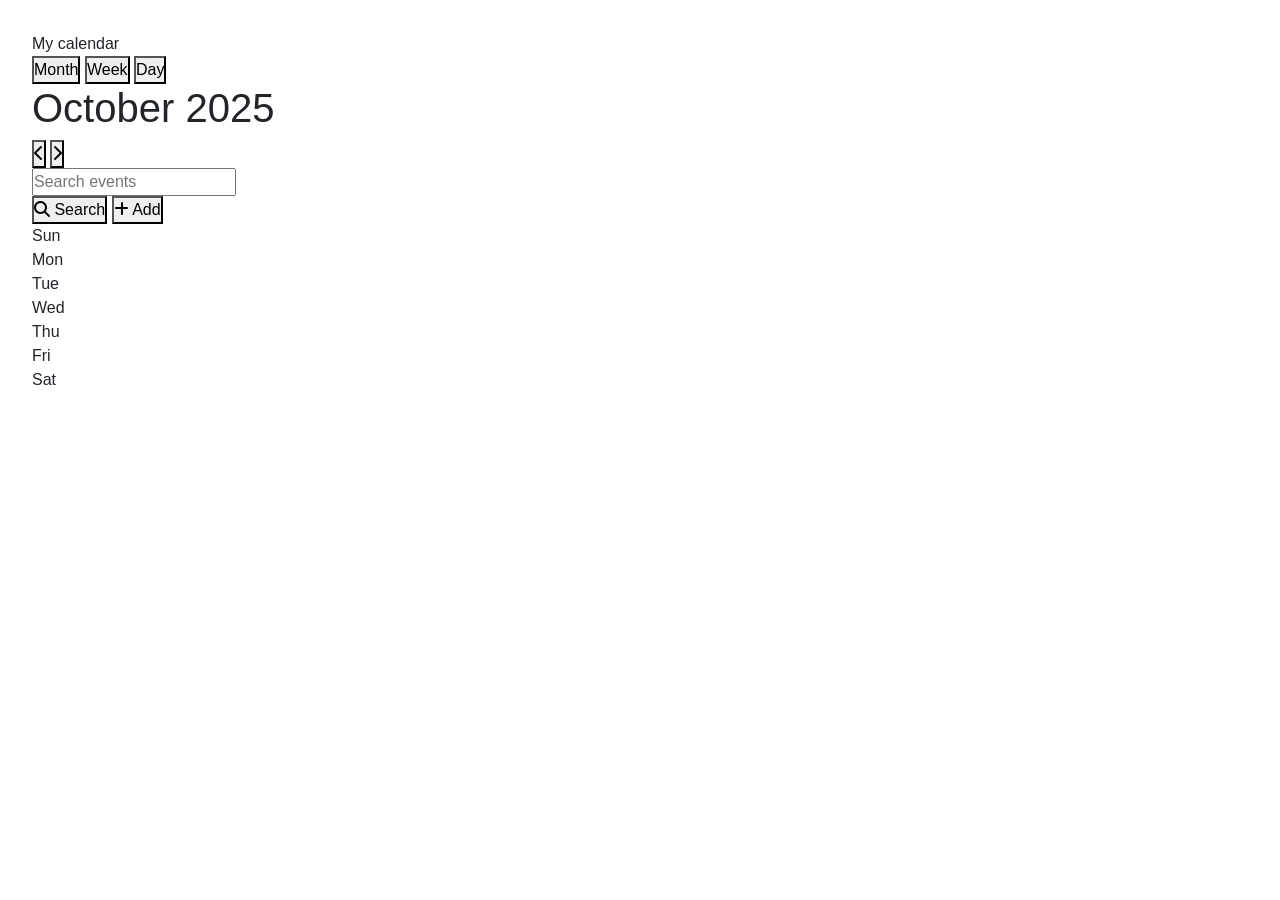
==== calendar.html @ 52ae2719 "add partie html" ====
<!DOCTYPE html>
<html lang="fr">
<head>
    <meta charset="UTF-8">
    <meta name="viewport" content="width=device-width, initial-scale=1.0">
    <title>Calendrier de Réservation - Le Gourmet</title>
    <link href="https://cdn.jsdelivr.net/npm/bootstrap@5.3.0/dist/css/bootstrap.min.css" rel="stylesheet">
    <link rel="stylesheet" href="https://cdnjs.cloudflare.com/ajax/libs/font-awesome/6.4.0/css/all.min.css">
    <link rel="stylesheet" href="calendar.css">
    <script src="calendar.js"></script>
</head>
<body>
    <div class="container-main">
        <div class="header-top">
            <div class="logo">My calendar</div>
            <div class="view-buttons">
                <button class="view-btn active" data-view="month">Month</button>
                <button class="view-btn" data-view="week">Week</button>
                <button class="view-btn" data-view="day">Day</button>
            </div>
        </div>

        <div class="main-section">
            <div class="top-controls">
                <div class="left-controls">
                    <h1 class="calendar-title" id="calendarTitle">October 2025</h1>
                    <div class="nav-buttons">
                        <button class="nav-btn" id="btnPrev"><i class="fas fa-chevron-left"></i></button>
                        <button class="nav-btn" id="btnNext"><i class="fas fa-chevron-right"></i></button>
                    </div>
                </div>

                <div class="right-controls">
                    <div class="search-container">
                        <input type="text" class="search-input" id="searchInput" placeholder="Search events">
                    </div>
                    <button class="btn-search" id="btnSearch"><i class="fas fa-search"></i> Search</button>
                    <button class="btn-add" id="btnAdd"><i class="fas fa-plus"></i> Add</button>
                </div>
            </div>
            <div class="calendar-month" id="monthView">
                <div class="day-header-cell">Sun</div>
                <div class="day-header-cell">Mon</div>
                <div class="day-header-cell">Tue</div>
                <div class="day-header-cell">Wed</div>
                <div class="day-header-cell">Thu</div>
                <div class="day-header-cell">Fri</div>
                <div class="day-header-cell">Sat</div>
                <div class="day-cell"><div class="day-number"></div></div>
                <div class="day-cell"><div class="day-number"></div></div>
                <div class="day-cell"><div class="day-number"></div></div>
                <div class="day-cell"><div class="day-number"></div></div>
                <div class="day-cell"><div class="day-number"></div></div>
                <div class="day-cell"><div class="day-number"></div></div>
                <div class="day-cell"><div class="day-number"></div></div>
                
                <div class="day-cell"><div class="day-number"></div></div>
                <div class="day-cell"><div class="day-number"></div></div>
                <div class="day-cell"><div class="day-number"></div></div>
                <div class="day-cell"><div class="day-number"></div></div>
                <div class="day-cell"><div class="day-number"></div></div>
                <div class="day-cell"><div class="day-number"></div></div>
                <div class="day-cell"><div class="day-number"></div></div>
                
                <div class="day-cell"><div class="day-number"></div></div>
                <div class="day-cell"><div class="day-number"></div></div>
                <div class="day-cell"><div class="day-number"></div></div>
                <div class="day-cell"><div class="day-number"></div></div>
                <div class="day-cell"><div class="day-number"></div></div>
                <div class="day-cell"><div class="day-number"></div></div>
                <div class="day-cell"><div class="day-number"></div></div>
                
                <div class="day-cell"><div class="day-number"></div></div>
                <div class="day-cell"><div class="day-number"></div></div>
                <div class="day-cell"><div class="day-number"></div></div>
                <div class="day-cell"><div class="day-number"></div></div>
                <div class="day-cell"><div class="day-number"></div></div>
                <div class="day-cell"><div class="day-number"></div></div>
                <div class="day-cell"><div class="day-number"></div></div>
                
                <div class="day-cell"><div class="day-number"></div></div>
                <div class="day-cell"><div class="day-number"></div></div>
                <div class="day-cell"><div class="day-number"></div></div>
                <div class="day-cell"><div class="day-number"></div></div>
                <div class="day-cell"><div class="day-number"></div></div>
                <div class="day-cell"><div class="day-number"></div></div>
                <div class="day-cell"><div class="day-number"></div></div>
            </div>
            <div class="calendar-week hidden" id="weekView">
                <div class="time-header"></div>
            </div>
            <div class="calendar-day hidden" id="dayView">
            </div>
        </div>
    </div>
    <div class="modal fade" id="reservationModal" tabindex="-1" aria-labelledby="reservationModalLabel" aria-hidden="true">
        <div class="modal-dialog">
            <div class="modal-content">
                <div class="modal-header">
                    <h5 class="modal-title" id="reservationModalLabel">Ajouter une reservation</h5>
                    <button type="button" class="btn-close" data-bs-dismiss="modal" aria-label="Fermer"></button>
                </div>
                <div class="modal-body">
                    <form id="reservationForm">
                        <input type="hidden" id="reservationId">
                        <input type="hidden" id="reservationDate">
                        
                        <div class="mb-3">
                            <label for="clientName" class="form-label">Nom du client <span class="text-danger">*</span></label>
                            <input type="text" class="form-control" id="clientName" required>
                        </div>
                        
                        <div class="row">
                            <div class="col-md-6 mb-3">
                                <label for="startTime" class="form-label">Heure de debut <span class="text-danger">*</span></label>
                                <input type="time" class="form-control" id="startTime" required>
                            </div>
                            <div class="col-md-6 mb-3">
                                <label for="endTime" class="form-label">Heure de fin <span class="text-danger">*</span></label>
                                <input type="time" class="form-control" id="endTime" required>
                            </div>
                        </div>
                        
                        <div class="mb-3">
                            <label for="numberOfPeople" class="form-label">Nombre de personnes <span class="text-danger">*</span></label>
                            <input type="number" class="form-control" id="numberOfPeople" min="1" required>
                        </div>
                        
                        <div class="mb-3">
                            <label for="reservationType" class="form-label">Type de reservation <span class="text-danger">*</span></label>
                            <select class="form-select" id="reservationType" required>
                                <option value="">Selectionner un type</option>
                                <option value="standard">Standard</option>
                                <option value="vip">VIP</option>
                                <option value="anniversaire">Anniversaire</option>
                                <option value="groupe">Groupe</option>
                            </select>
                        </div>
                    </form>
                </div>
                <div class="modal-footer">
                    <button type="button" class="btn btn-danger" id="deleteBtn" style="display: none;">
                        <i class="fas fa-trash"></i> Supprimer
                    </button>
                    <button type="button" class="btn btn-secondary" data-bs-dismiss="modal">Annuler</button>
                    <button type="button" class="btn btn-primary" id="saveReservation">
                        <i class="fas fa-save"></i> Enregistrer
                    </button>
                </div>
            </div>
        </div>
    </div>

    <script src="https://cdn.jsdelivr.net/npm/bootstrap@5.3.0/dist/js/bootstrap.bundle.min.js"></script>
    
</body>
</html>
---- calendar.css ----
* {
    margin: 0;
    padding: 0;
    box-sizing: border-box;
}
body {
    background-image: url('/version3/images/background.png');
    background-size: cover;       
    background-position: center;   
    background-repeat: no-repeat;
    font-family: Arial, sans-serif;
    min-height: 100vh;
    padding: 2rem;
}
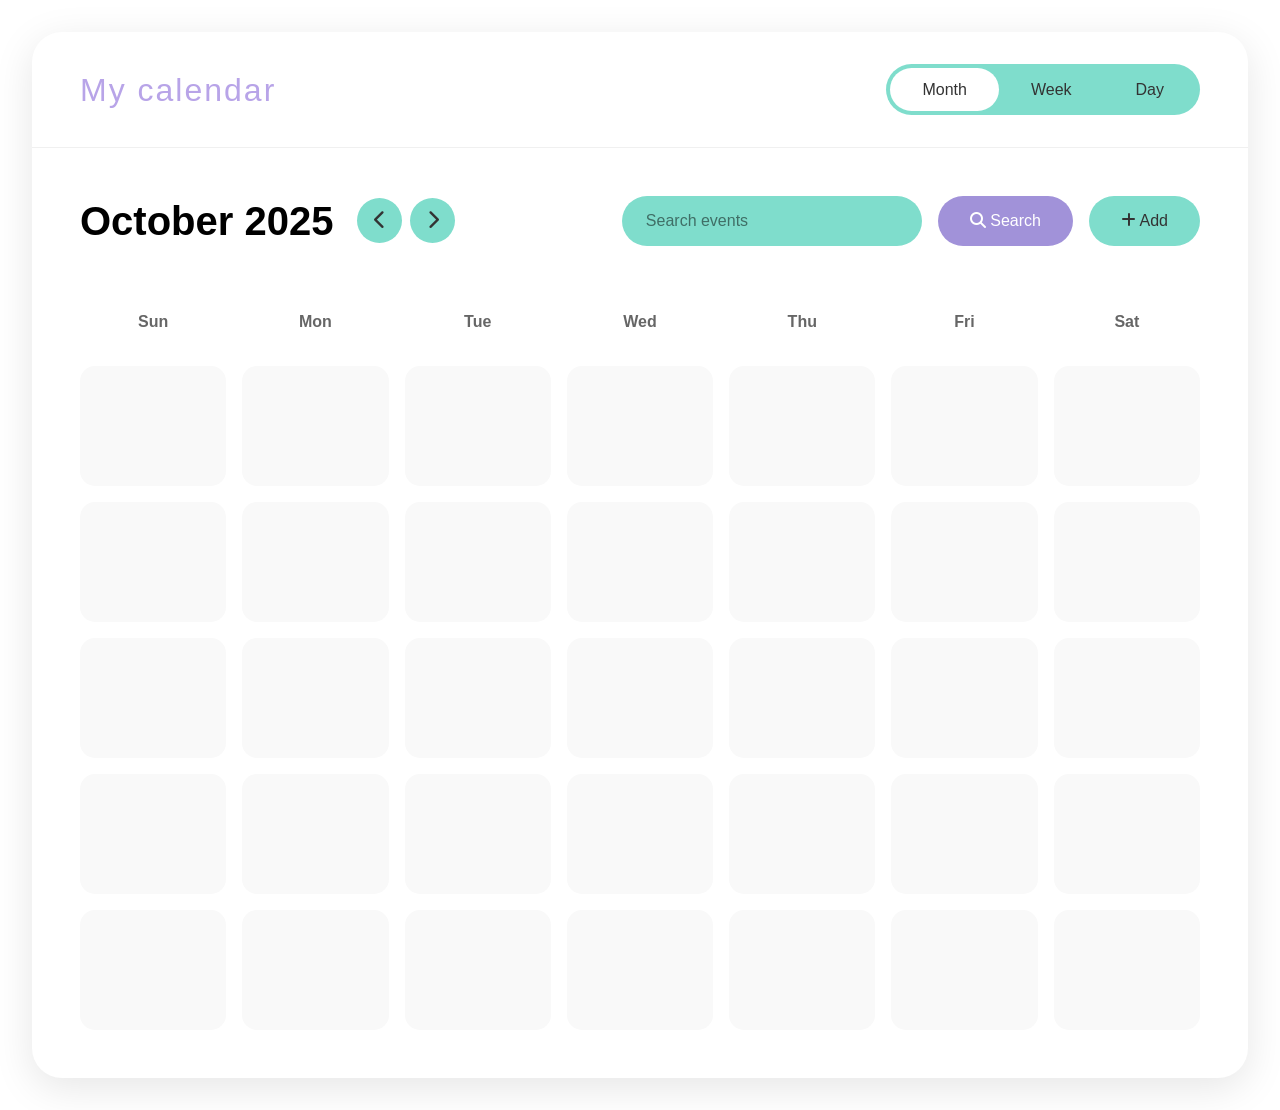
==== commit e5e488a9: "new version" ====
--- a/calendar.html
+++ b/calendar.html
@@ -29,7 +29,6 @@
                         <button class="nav-btn" id="btnNext"><i class="fas fa-chevron-right"></i></button>
                     </div>
                 </div>
-
                 <div class="right-controls">
                     <div class="search-container">
                         <input type="text" class="search-input" id="searchInput" placeholder="Search events">
--- a/calendar.css
+++ b/calendar.css
@@ -11,4 +11,361 @@
     font-family: Arial, sans-serif;
     min-height: 100vh;
     padding: 2rem;
-}+}
+
+.container-main {
+    max-width: 1400px;
+    margin: 0 auto;
+    background: white;
+    border-radius: 30px;
+    box-shadow: 0 10px 40px rgba(0, 0, 0, 0.1);
+    overflow: hidden;
+}
+
+.header-top {
+    display: flex;
+    justify-content: space-between;
+    align-items: center;
+    padding: 2rem 3rem;
+    border-bottom: 1px solid #f0f0f0;
+}
+
+.logo {
+    font-size: 2rem;
+    font-weight: 300;
+    color: #b8a4e8;
+    letter-spacing: 2px;
+}
+
+.view-buttons {
+    display: flex;
+    background-color: #7fddcc;
+    border-radius: 50px;
+    overflow: hidden;
+    padding: 4px;
+}
+
+.view-btn {
+    background-color: transparent;
+    color: #333;
+    border: none;
+    padding: 0.6rem 2rem;
+    cursor: pointer;
+    transition: all 0.3s;
+    border-radius: 50px;
+    font-weight: 500;
+}
+
+.view-btn.active {
+    background-color: white;
+    color: #333;
+}
+
+
+
+
+.main-section {
+    padding: 3rem;
+}
+
+.top-controls {
+    display: flex;
+    justify-content: space-between;
+    align-items: center;
+    margin-bottom: 3rem;
+}
+
+.left-controls {
+    display: flex;
+    align-items: center;
+    gap: 1.5rem;
+}
+
+.calendar-title {
+    font-size: 2.5rem;
+    font-weight: bold;
+    color: #000;
+    margin: 0;
+}
+
+.nav-buttons {
+    display: flex;
+    gap: 0.5rem;
+}
+
+.nav-btn {
+    background-color: #7fddcc;
+    color: #333;
+    border: none;
+    width: 45px;
+    height: 45px;
+    border-radius: 50%;
+    cursor: pointer;
+    transition: all 0.3s;
+    display: flex;
+    align-items: center;
+    justify-content: center;
+    font-size: 1.2rem;
+}
+.nav-btn:hover {
+    background-color: #6ccfbd;
+}
+.right-controls {
+    display: flex;
+    gap: 1rem;
+    align-items: center;
+}
+.search-container {
+            position: relative;
+}
+.search-input {
+    padding: 0.8rem 1.5rem;
+    border: none;
+    border-radius: 50px;
+    background-color: #7fddcc;
+    width: 300px;
+    font-size: 1rem;
+    outline: none;
+    color: #333;
+}
+
+.search-input::placeholder {
+    color: rgba(0, 0, 0, 0.5);
+}
+.btn-search {
+    background-color: #a192d9;
+    color: white;
+    border: none;
+    padding: 0.8rem 2rem;
+    border-radius: 50px;
+    cursor: pointer;
+    font-weight: 500;
+    transition: all 0.3s;
+}
+.btn-search:hover {
+    background-color: #8f7fc9;
+}
+
+.btn-add {
+    background-color: #7fddcc;
+    color: #333;
+    border: none;
+    padding: 0.8rem 2rem;
+    border-radius: 50px;
+    cursor: pointer;
+    font-weight: 500;
+    transition: all 0.3s;
+}
+.btn-add:hover {
+    background-color: #6ccfbd;
+}
+
+.calendar-month {
+    display: grid;
+    grid-template-columns: repeat(7, 1fr);
+    gap: 1rem;}
+
+.calendar-month.hidden {
+    display: none;
+}
+.day-header-cell {
+    text-align: center;
+    font-weight: 600;
+    color: #666;
+    padding: 1rem;
+    font-size: 1rem;
+}
+.day-cell {
+    min-height: 120px;
+    padding: 1rem;
+    border-radius: 15px;
+    background: #f9f9f9;
+    cursor: pointer;
+    transition: all 0.3s;
+    border: 2px solid transparent;
+}
+
+.day-cell:hover:not(.other-month):not(.weekend) {
+    background-color: #e8f5f3;
+    border-color: #7fddcc;
+    transform: translateY(-2px);
+}
+
+.day-cell.other-month {
+    background-color: transparent;
+    color: #ccc;
+    cursor: default;
+}
+
+.day-cell.weekend {
+    background-color: #e0e0e0;
+    cursor: not-allowed;
+    pointer-events: none;
+    opacity: 0.5;
+}
+
+.day-cell.today {
+    background-color: #fff9e6;
+    border-color: #ffd700;
+}
+.day-number {
+    font-size: 1.2rem;
+    font-weight: 600;
+    color: #333;
+    margin-bottom: 0.5rem;
+}
+
+.day-cell.other-month .day-number {
+    color: #ccc;
+}
+.calendar-week {
+    display: grid;
+    grid-template-columns: 100px repeat(7, 1fr);
+    gap: 1px;
+    background: #e0e0e0;
+    overflow-x: auto;
+}
+.calendar-week.hidden {
+    display: none;
+}
+.time-header {
+    background-color: white;
+}
+.week-day-header {
+    background-color: #f9f9f9;
+    padding: 1.5rem;
+    text-align: center;
+    font-weight: 600;
+    color: #333;
+}
+.week-day-header.today-header {
+    background-color: #fff9e6;
+}
+        .time-slot {
+            padding: 1rem;
+            background-color: white;
+            font-size: 0.9rem;
+            text-align: right;
+            color: #666;
+            display: flex;
+            align-items: center;
+            justify-content: flex-end;
+        }
+        .week-cell {
+            min-height: 70px;
+            background: white;
+            cursor: pointer;
+            transition: background-color 0.2s;
+            position: relative;
+        }
+        .week-cell:hover:not(.weekend-cell) {
+            background-color: #e8f5f3;
+        }
+        .week-cell.today-cell {
+            background-color: #fffef0;
+        }
+        .week-cell.weekend-cell {
+            background-color: #f0f0f0;
+            cursor: not-allowed;
+            pointer-events: none;
+            opacity: 0.5;
+        }
+        .calendar-day {
+            display: grid;
+            grid-template-columns: 100px 1fr;
+            gap: 1px;
+            background: #e0e0e0;
+        }
+
+        .calendar-day.hidden {
+            display: none;
+        }
+
+        .day-time-slot {
+            padding: 1.5rem;
+            background-color: white;
+            text-align: right;
+            color: #666;
+            display: flex;
+            align-items: center;
+            justify-content: flex-end;
+        }
+
+        .day-content-cell {
+            min-height: 80px;
+            background-color: #fffef0;
+            cursor: pointer;
+            transition: background-color 0.2s;
+            position: relative;
+        }
+
+        .day-content-cell:hover {
+            background-color: #fff9e6;
+        }
+        .reservation-event {
+            padding: 0.5rem;
+            margin: 0.3rem;
+            border-radius: 8px;
+            font-size: 0.8rem;
+            cursor: pointer;
+            overflow: hidden;
+            text-overflow: ellipsis;
+            white-space: nowrap;
+            font-weight: 500;
+        }
+
+        .reservation-standard {
+            background-color: #b3ffb5;
+            color: white;
+        }
+
+        .reservation-vip {
+            background-color: #f44336;
+            color: white;
+        }
+
+        .reservation-anniversaire {
+            background-color: #ffb3b3;
+            color: white;
+        }
+
+        .reservation-groupe {
+            background-color: #9fd4ff;
+            color: white;
+        }
+
+        
+@media (max-width: 1200px) {
+    .top-controls {
+        flex-direction: column;
+        gap: 2rem;
+    }
+    .right-controls {
+        flex-wrap: wrap;
+    }
+}
+@media (max-width: 768px) {
+    body {
+        padding: 1rem;
+    }
+    .header-top {
+        flex-direction: column;
+        gap: 1rem;
+    }
+    .main-section {
+        padding: 1.5rem;
+    }
+    .calendar-title {
+        font-size: 1.8rem;
+    }
+    .calendar-month {
+        gap: 0.5rem;
+    }
+    .day-cell {
+        min-height: 80px;
+        padding: 0.5rem;
+    }
+    .search-input {
+        width: 200px;
+    }
+}
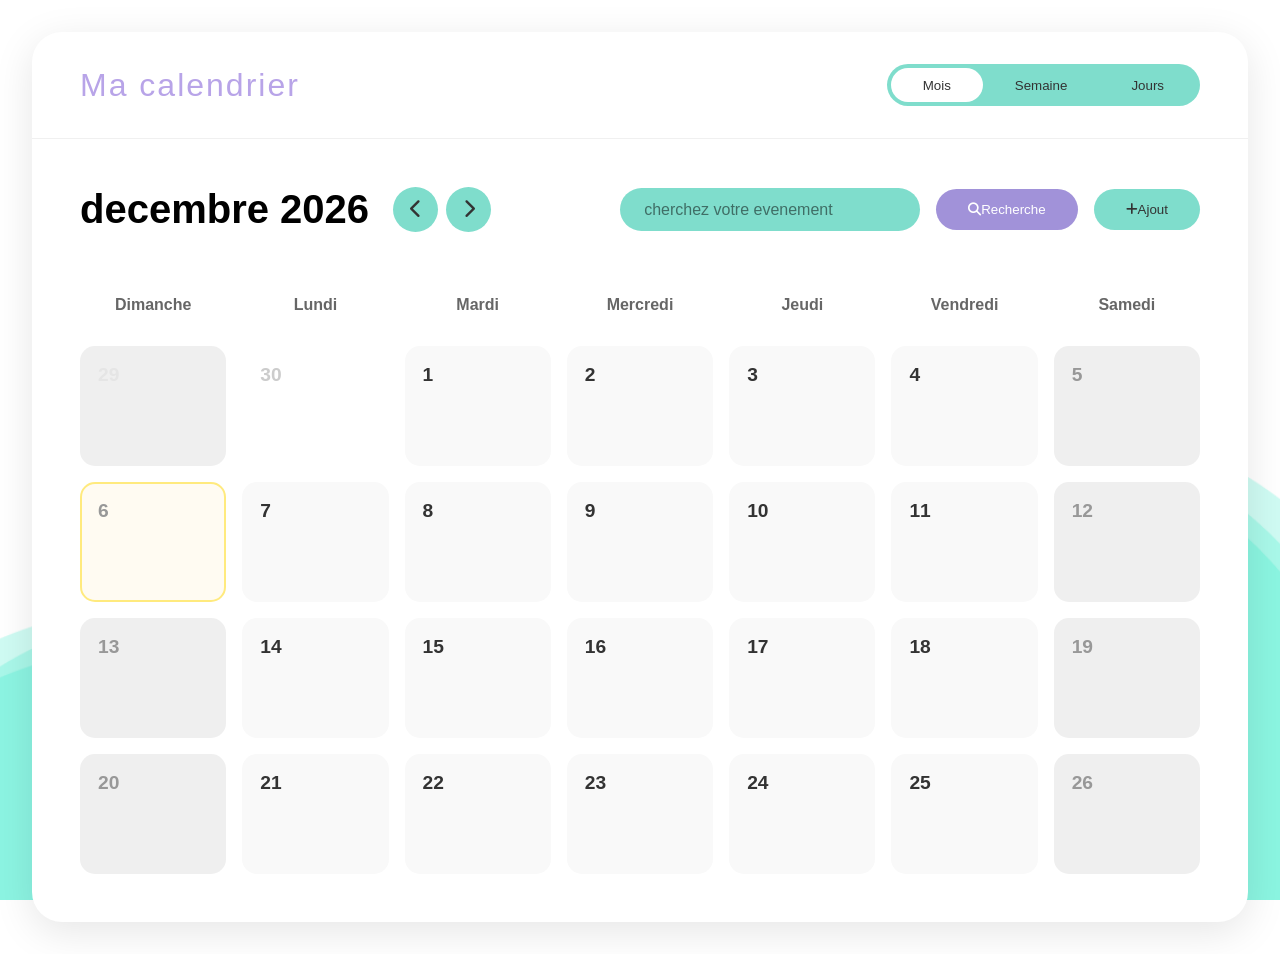
==== commit d2fe6096: "preciser les events" ====
--- a/calendar.html
+++ b/calendar.html
@@ -1,156 +1,169 @@
 <!DOCTYPE html>
-<html lang="fr">
+<html lang="en">
+
 <head>
     <meta charset="UTF-8">
     <meta name="viewport" content="width=device-width, initial-scale=1.0">
-    <title>Calendrier de Réservation - Le Gourmet</title>
-    <link href="https://cdn.jsdelivr.net/npm/bootstrap@5.3.0/dist/css/bootstrap.min.css" rel="stylesheet">
+    <meta name="desciprtion" content="Organisation de calendrier avec des proprs reservations">
+    <title> Calendrier </title>
     <link rel="stylesheet" href="https://cdnjs.cloudflare.com/ajax/libs/font-awesome/6.4.0/css/all.min.css">
     <link rel="stylesheet" href="calendar.css">
     <script src="calendar.js"></script>
 </head>
+
 <body>
-    <div class="container-main">
-        <div class="header-top">
-            <div class="logo">My calendar</div>
-            <div class="view-buttons">
-                <button class="view-btn active" data-view="month">Month</button>
-                <button class="view-btn" data-view="week">Week</button>
-                <button class="view-btn" data-view="day">Day</button>
+    <div class="myCalendar">
+        <header class="header">
+            <h1 class="logo">Ma calendrier</h1>
+            <div class="btns">
+                <button class="btn active" data-view="month">Mois</button>
+                <button class="btn" data-view="week">Semaine</button>
+                <button class="btn" data-view="day">Jours</button>
             </div>
-        </div>
+        </header>
 
-        <div class="main-section">
-            <div class="top-controls">
-                <div class="left-controls">
-                    <h1 class="calendar-title" id="calendarTitle">October 2025</h1>
-                    <div class="nav-buttons">
-                        <button class="nav-btn" id="btnPrev"><i class="fas fa-chevron-left"></i></button>
-                        <button class="nav-btn" id="btnNext"><i class="fas fa-chevron-right"></i></button>
-                    </div>
+        <section class="infos">
+            <div class="left">
+                <h1 id="date">October 2025</h1>
+                <div class="navigation">
+                    <button class="nav" id="precedente"><i class="fas fa-chevron-left"></i></button>
+                    <button class="nav" id="suivante"><i class="fas fa-chevron-right"></i></button>
                 </div>
-                <div class="right-controls">
-                    <div class="search-container">
-                        <input type="text" class="search-input" id="searchInput" placeholder="Search events">
-                    </div>
-                    <button class="btn-search" id="btnSearch"><i class="fas fa-search"></i> Search</button>
-                    <button class="btn-add" id="btnAdd"><i class="fas fa-plus"></i> Add</button>
+            
+            </div>
+            <div class="right">
+                <input type="text" id="search" placeholder="cherchez votre evenement">
+                <button id="recherche"><i class="fas fa-search"></i>Recherche</button>
+                <button id="ajout"><i class="fas fa-plus"></i>Ajout</button>
+            </div>
+        </section>
+
+        <section class="mois">
+            <div class="title">
+                <div class="jrs">Dimanche</div>
+                <div class="jrs">Lundi</div>
+                <div class="jrs">Mardi</div>
+                <div class="jrs">Mercredi</div>
+                <div class="jrs">Jeudi</div>
+                <div class="jrs">Vendredi</div>
+                <div class="jrs">Samedi</div>
+                
+            </div>
+
+            <div class="jours">
+                <div class="jour"><div class="nb-Jour"></div></div>
+                <div class="jour">
+                    <div class="nb-Jour"></div>
+                </div>
+                <div class="jour">
+                    <div class="nb-Jour"></div>
+                </div>
+                <div class="jour"><div class="nb-Jour"></div></div>
+                <div class="jour"><div class="nb-Jour"></div></div>
+                <div class="jour">
+                    <div class="nb-Jour" class="day inactive"></div>
+                </div>
+                <div class="jour">
+                    <div class="nb-Jour" class="day inactive"></div>
+                </div>
+
+                <div class="jour">
+                    <div class="nb-Jour"></div>
+                </div>
+                <div class="jour">
+                    <div class="nb-Jour"></div>
+                </div>
+                <div class="jour">
+                    <div class="nb-Jour"></div>
+                </div>
+                <div class="jour"><div class="nb-Jour"></div></div>
+                <div class="jour">
+                    <div class="nb-Jour"></div>
+                </div>
+                <div class="jour">
+                    <div class="nb-Jour" class="day inactive"></div>
+                </div>
+                <div class="jour">
+                    <div class="nb-Jour" class="day inactive"></div>
+                </div>
+
+                <div class="jour">
+                    <div class="nb-Jour"></div>
+                </div>
+                <div class="jour">
+                    <div class="nb-Jour"></div>
+                </div>
+                <div class="jour">
+                    <div class="nb-Jour"></div>
+                </div>
+                <div class="jour">
+                    <div class="nb-Jour"></div>
+                </div>
+                <div class="jour">
+                    <div class="nb-Jour"></div>
+                </div>
+                <div class="jour">
+                    <div class="nb-Jour" class="day inactive"></div>
+                </div>
+                <div class="jour">
+                    <div class="nb-Jour" class="day inactive"></div>
+                </div>
+
+                <div class="jour">
+                    <div class="nb-Jour"></div>
+                </div>
+                <div class="jour">
+                    <div class="nb-Jour"></div>
+                </div>
+                <div class="jour">
+                    <div class="nb-Jour"></div>
+                </div>
+                <div class="jour">
+                    <div class="nb-Jour"></div>
+                </div>
+                <div class="jour">
+                    <div class="nb-Jour"></div>
+                </div>
+                <div class="jour">
+                    <div class="nb-Jour" class="day inactive"></div>
+                </div>
+                <div class="jour">
+                    <div class="nb-Jour" class="day inactive"></div>
                 </div>
             </div>
-            <div class="calendar-month" id="monthView">
-                <div class="day-header-cell">Sun</div>
-                <div class="day-header-cell">Mon</div>
-                <div class="day-header-cell">Tue</div>
-                <div class="day-header-cell">Wed</div>
-                <div class="day-header-cell">Thu</div>
-                <div class="day-header-cell">Fri</div>
-                <div class="day-header-cell">Sat</div>
-                <div class="day-cell"><div class="day-number"></div></div>
-                <div class="day-cell"><div class="day-number"></div></div>
-                <div class="day-cell"><div class="day-number"></div></div>
-                <div class="day-cell"><div class="day-number"></div></div>
-                <div class="day-cell"><div class="day-number"></div></div>
-                <div class="day-cell"><div class="day-number"></div></div>
-                <div class="day-cell"><div class="day-number"></div></div>
-                
-                <div class="day-cell"><div class="day-number"></div></div>
-                <div class="day-cell"><div class="day-number"></div></div>
-                <div class="day-cell"><div class="day-number"></div></div>
-                <div class="day-cell"><div class="day-number"></div></div>
-                <div class="day-cell"><div class="day-number"></div></div>
-                <div class="day-cell"><div class="day-number"></div></div>
-                <div class="day-cell"><div class="day-number"></div></div>
-                
-                <div class="day-cell"><div class="day-number"></div></div>
-                <div class="day-cell"><div class="day-number"></div></div>
-                <div class="day-cell"><div class="day-number"></div></div>
-                <div class="day-cell"><div class="day-number"></div></div>
-                <div class="day-cell"><div class="day-number"></div></div>
-                <div class="day-cell"><div class="day-number"></div></div>
-                <div class="day-cell"><div class="day-number"></div></div>
-                
-                <div class="day-cell"><div class="day-number"></div></div>
-                <div class="day-cell"><div class="day-number"></div></div>
-                <div class="day-cell"><div class="day-number"></div></div>
-                <div class="day-cell"><div class="day-number"></div></div>
-                <div class="day-cell"><div class="day-number"></div></div>
-                <div class="day-cell"><div class="day-number"></div></div>
-                <div class="day-cell"><div class="day-number"></div></div>
-                
-                <div class="day-cell"><div class="day-number"></div></div>
-                <div class="day-cell"><div class="day-number"></div></div>
-                <div class="day-cell"><div class="day-number"></div></div>
-                <div class="day-cell"><div class="day-number"></div></div>
-                <div class="day-cell"><div class="day-number"></div></div>
-                <div class="day-cell"><div class="day-number"></div></div>
-                <div class="day-cell"><div class="day-number"></div></div>
+        </section>
+    </div>
+    <div class="overlay" id="overlay"></div> 
+    <section id="modal">
+        <h4>Veuillez ajouter une reservation</h4>
+        <form action="" method="post" id="reservationForm">
+            
+            <input type="hidden" id="reservationId">
+            <input type="hidden" id="reservationDate">
+            
+            <label for="Name">Le nom </label>
+            <input type="text" id="Name" required>
+            <div>
+                <label for="Heur-D">Heure de debut</label>
+                <input type="time" id="HeurD" required>
+                <label for="Heur-F">Heure de fin</label>
+                <input type="time" id="HeurF" required>
             </div>
-            <div class="calendar-week hidden" id="weekView">
-                <div class="time-header"></div>
-            </div>
-            <div class="calendar-day hidden" id="dayView">
-            </div>
+            <label for="nb">Nombre de personnes</label>
+            <input type="number" id="nb" min="1" required>
+            <label class="select">Type de reservation</label>
+            <select id="select" required>
+                <option value="">Veuillez selectionner un type</option>
+                <option value="standard">Sur place</option>
+                <option value="anniversaire">Anniversaire</option>
+                <option value="vip">VIP</option>
+            </select>
+        </form>
+        <div class="crud">
+            <button id="add">Enregistrer</button>
+            <button id="deleteBtn" style="display: none;">Supprimer</button>
+            <button class="annuler">Annuler</button>
         </div>
-    </div>
-    <div class="modal fade" id="reservationModal" tabindex="-1" aria-labelledby="reservationModalLabel" aria-hidden="true">
-        <div class="modal-dialog">
-            <div class="modal-content">
-                <div class="modal-header">
-                    <h5 class="modal-title" id="reservationModalLabel">Ajouter une reservation</h5>
-                    <button type="button" class="btn-close" data-bs-dismiss="modal" aria-label="Fermer"></button>
-                </div>
-                <div class="modal-body">
-                    <form id="reservationForm">
-                        <input type="hidden" id="reservationId">
-                        <input type="hidden" id="reservationDate">
-                        
-                        <div class="mb-3">
-                            <label for="clientName" class="form-label">Nom du client <span class="text-danger">*</span></label>
-                            <input type="text" class="form-control" id="clientName" required>
-                        </div>
-                        
-                        <div class="row">
-                            <div class="col-md-6 mb-3">
-                                <label for="startTime" class="form-label">Heure de debut <span class="text-danger">*</span></label>
-                                <input type="time" class="form-control" id="startTime" required>
-                            </div>
-                            <div class="col-md-6 mb-3">
-                                <label for="endTime" class="form-label">Heure de fin <span class="text-danger">*</span></label>
-                                <input type="time" class="form-control" id="endTime" required>
-                            </div>
-                        </div>
-                        
-                        <div class="mb-3">
-                            <label for="numberOfPeople" class="form-label">Nombre de personnes <span class="text-danger">*</span></label>
-                            <input type="number" class="form-control" id="numberOfPeople" min="1" required>
-                        </div>
-                        
-                        <div class="mb-3">
-                            <label for="reservationType" class="form-label">Type de reservation <span class="text-danger">*</span></label>
-                            <select class="form-select" id="reservationType" required>
-                                <option value="">Selectionner un type</option>
-                                <option value="standard">Standard</option>
-                                <option value="vip">VIP</option>
-                                <option value="anniversaire">Anniversaire</option>
-                                <option value="groupe">Groupe</option>
-                            </select>
-                        </div>
-                    </form>
-                </div>
-                <div class="modal-footer">
-                    <button type="button" class="btn btn-danger" id="deleteBtn" style="display: none;">
-                        <i class="fas fa-trash"></i> Supprimer
-                    </button>
-                    <button type="button" class="btn btn-secondary" data-bs-dismiss="modal">Annuler</button>
-                    <button type="button" class="btn btn-primary" id="saveReservation">
-                        <i class="fas fa-save"></i> Enregistrer
-                    </button>
-                </div>
-            </div>
-        </div>
-    </div>
-
-    <script src="https://cdn.jsdelivr.net/npm/bootstrap@5.3.0/dist/js/bootstrap.bundle.min.js"></script>
-    
+    </section>
 </body>
 </html>
--- a/calendar.css
+++ b/calendar.css
@@ -4,16 +4,17 @@
     box-sizing: border-box;
 }
 body {
-    background-image: url('/version3/images/background.png');
-    background-size: cover;       
-    background-position: center;   
+    background-image: url("/images/background.png");
+    background-size: cover;
     background-repeat: no-repeat;
+    background-position: center;
+    background-attachment: fixed;
     font-family: Arial, sans-serif;
     min-height: 100vh;
+    margin: 0;
     padding: 2rem;
 }
-
-.container-main {
+.myCalendar {
     max-width: 1400px;
     margin: 0 auto;
     background: white;
@@ -21,8 +22,7 @@
     box-shadow: 0 10px 40px rgba(0, 0, 0, 0.1);
     overflow: hidden;
 }
-
-.header-top {
+.header {
     display: flex;
     justify-content: space-between;
     align-items: center;
@@ -37,7 +37,7 @@
     letter-spacing: 2px;
 }
 
-.view-buttons {
+.btns {
     display: flex;
     background-color: #7fddcc;
     border-radius: 50px;
@@ -45,7 +45,7 @@
     padding: 4px;
 }
 
-.view-btn {
+.btn {
     background-color: transparent;
     color: #333;
     border: none;
@@ -56,44 +56,36 @@
     font-weight: 500;
 }
 
-.view-btn.active {
+.btn.active {
     background-color: white;
     color: #333;
 }
-
-
-
-
-.main-section {
+.infos {
     padding: 3rem;
-}
-
-.top-controls {
     display: flex;
     justify-content: space-between;
     align-items: center;
-    margin-bottom: 3rem;
-}
-
-.left-controls {
+}
+
+.left {
     display: flex;
     align-items: center;
     gap: 1.5rem;
 }
 
-.calendar-title {
+#date {
     font-size: 2.5rem;
     font-weight: bold;
     color: #000;
     margin: 0;
 }
 
-.nav-buttons {
+.navigation {
     display: flex;
     gap: 0.5rem;
 }
 
-.nav-btn {
+.nav {
     background-color: #7fddcc;
     color: #333;
     border: none;
@@ -107,18 +99,18 @@
     justify-content: center;
     font-size: 1.2rem;
 }
-.nav-btn:hover {
+
+.nav:hover {
     background-color: #6ccfbd;
 }
-.right-controls {
+
+.right {
     display: flex;
     gap: 1rem;
     align-items: center;
 }
-.search-container {
-            position: relative;
-}
-.search-input {
+
+#search {
     padding: 0.8rem 1.5rem;
     border: none;
     border-radius: 50px;
@@ -129,10 +121,11 @@
     color: #333;
 }
 
-.search-input::placeholder {
+#search::placeholder {
     color: rgba(0, 0, 0, 0.5);
 }
-.btn-search {
+
+#recherche {
     background-color: #a192d9;
     color: white;
     border: none;
@@ -142,11 +135,12 @@
     font-weight: 500;
     transition: all 0.3s;
 }
-.btn-search:hover {
+
+#recherche:hover {
     background-color: #8f7fc9;
 }
 
-.btn-add {
+#ajout {
     background-color: #7fddcc;
     color: #333;
     border: none;
@@ -156,26 +150,36 @@
     font-weight: 500;
     transition: all 0.3s;
 }
-.btn-add:hover {
+
+#ajout:hover {
     background-color: #6ccfbd;
 }
-
-.calendar-month {
+.mois {
+    padding: 0 3rem 3rem 3rem;
+}
+
+.title {
     display: grid;
     grid-template-columns: repeat(7, 1fr);
-    gap: 1rem;}
-
-.calendar-month.hidden {
-    display: none;
-}
-.day-header-cell {
+    gap: 1rem;
+    margin-bottom: 1rem;
+}
+
+.jrs {
     text-align: center;
     font-weight: 600;
     color: #666;
     padding: 1rem;
     font-size: 1rem;
 }
-.day-cell {
+
+.jours {
+    display: grid;
+    grid-template-columns: repeat(7, 1fr);
+    gap: 1rem;
+}
+
+.jour {
     min-height: 120px;
     padding: 1rem;
     border-radius: 15px;
@@ -185,162 +189,188 @@
     border: 2px solid transparent;
 }
 
-.day-cell:hover:not(.other-month):not(.weekend) {
+.jour:hover:not(.autre-mois):not(.weekend) {
     background-color: #e8f5f3;
     border-color: #7fddcc;
     transform: translateY(-2px);
 }
 
-.day-cell.other-month {
+.jour.autre-mois {
     background-color: transparent;
     color: #ccc;
     cursor: default;
 }
 
-.day-cell.weekend {
+.jour.weekend {
     background-color: #e0e0e0;
     cursor: not-allowed;
     pointer-events: none;
     opacity: 0.5;
 }
 
-.day-cell.today {
+.jour.aujourdhui {
     background-color: #fff9e6;
     border-color: #ffd700;
 }
-.day-number {
+
+.nb-Jour {
     font-size: 1.2rem;
     font-weight: 600;
     color: #333;
     margin-bottom: 0.5rem;
 }
 
-.day-cell.other-month .day-number {
+.jour.autre-mois .nb-Jour {
     color: #ccc;
 }
-.calendar-week {
+.event {
+    padding: 0.5rem;
+    margin-top: 0.3rem;
+    border-radius: 8px;
+    font-size: 0.8rem;
+    cursor: pointer;
+    overflow: hidden;
+    text-overflow: ellipsis;
+    white-space: nowrap;
+    font-weight: 500;
+}
+
+.standard {
+    background-color: #82a1ff;
+    color: white;
+}
+
+.vip {
+    background-color: #ffa8a1;
+    color: white;
+}
+
+.anniversaire {
+    background-color: #f5ff88;
+    color: white;
+}
+
+/* form reservation */
+#modal {
+    display: none;
+    position: fixed;
+    top: 50%;
+    left: 50%;
+    transform: translate(-50%, -50%);
+    background: white;
+    padding: 2rem;
+    border-radius: 15px;
+    box-shadow: 0 10px 40px rgba(0, 0, 0, 0.3);
+    z-index: 1000;
+    width: 90%;
+    max-width: 500px;
+}
+
+#modal.show {
+    display: block;
+}
+
+#modal h4 {
+    margin-bottom: 1.5rem;
+    color: #333;
+    font-size: 1.5rem;
+}
+
+form {
+    display: flex;
+    flex-direction: column;
+    gap: 1rem;
+}
+
+form label {
+    font-weight: 600;
+    color: #555;
+    margin-bottom: 0.3rem;
+}
+
+form input,
+form select {
+    padding: 0.8rem;
+    border: 1px solid #ddd;
+    border-radius: 8px;
+    font-size: 1rem;
+    outline: none;
+    transition: border-color 0.3s;
+}
+
+form input:focus,
+form select:focus {
+    border-color: #7fddcc;
+}
+
+form>div {
     display: grid;
-    grid-template-columns: 100px repeat(7, 1fr);
-    gap: 1px;
-    background: #e0e0e0;
-    overflow-x: auto;
-}
-.calendar-week.hidden {
+    grid-template-columns: 1fr 1fr;
+    gap: 1rem;
+}
+
+.crud {
+    display: flex;
+    gap: 1rem;
+    margin-top: 1.5rem;
+    justify-content: flex-end;
+}
+
+.crud button {
+    padding: 0.8rem 1.5rem;
+    border: none;
+    border-radius: 8px;
+    cursor: pointer;
+    font-weight: 500;
+    transition: all 0.3s;
+}
+
+.crud button:first-child {
+    background-color: #7fddcc;
+    color: #333;
+}
+
+.crud button:first-child:hover {
+    background-color: #6ccfbd;
+}
+
+.crud button:nth-child(2) {
+    background-color: #f44336;
+    color: white;
+}
+
+.crud button:nth-child(2):hover {
+    background-color: #d32f2f;
+}
+
+.crud button:last-child {
+    background-color: #ddd;
+    color: #333;
+}
+
+.crud button:last-child:hover {
+    background-color: #ccc;
+}
+.overlay {
     display: none;
-}
-.time-header {
-    background-color: white;
-}
-.week-day-header {
-    background-color: #f9f9f9;
-    padding: 1.5rem;
-    text-align: center;
-    font-weight: 600;
-    color: #333;
-}
-.week-day-header.today-header {
-    background-color: #fff9e6;
-}
-        .time-slot {
-            padding: 1rem;
-            background-color: white;
-            font-size: 0.9rem;
-            text-align: right;
-            color: #666;
-            display: flex;
-            align-items: center;
-            justify-content: flex-end;
-        }
-        .week-cell {
-            min-height: 70px;
-            background: white;
-            cursor: pointer;
-            transition: background-color 0.2s;
-            position: relative;
-        }
-        .week-cell:hover:not(.weekend-cell) {
-            background-color: #e8f5f3;
-        }
-        .week-cell.today-cell {
-            background-color: #fffef0;
-        }
-        .week-cell.weekend-cell {
-            background-color: #f0f0f0;
-            cursor: not-allowed;
-            pointer-events: none;
-            opacity: 0.5;
-        }
-        .calendar-day {
-            display: grid;
-            grid-template-columns: 100px 1fr;
-            gap: 1px;
-            background: #e0e0e0;
-        }
-
-        .calendar-day.hidden {
-            display: none;
-        }
-
-        .day-time-slot {
-            padding: 1.5rem;
-            background-color: white;
-            text-align: right;
-            color: #666;
-            display: flex;
-            align-items: center;
-            justify-content: flex-end;
-        }
-
-        .day-content-cell {
-            min-height: 80px;
-            background-color: #fffef0;
-            cursor: pointer;
-            transition: background-color 0.2s;
-            position: relative;
-        }
-
-        .day-content-cell:hover {
-            background-color: #fff9e6;
-        }
-        .reservation-event {
-            padding: 0.5rem;
-            margin: 0.3rem;
-            border-radius: 8px;
-            font-size: 0.8rem;
-            cursor: pointer;
-            overflow: hidden;
-            text-overflow: ellipsis;
-            white-space: nowrap;
-            font-weight: 500;
-        }
-
-        .reservation-standard {
-            background-color: #b3ffb5;
-            color: white;
-        }
-
-        .reservation-vip {
-            background-color: #f44336;
-            color: white;
-        }
-
-        .reservation-anniversaire {
-            background-color: #ffb3b3;
-            color: white;
-        }
-
-        .reservation-groupe {
-            background-color: #9fd4ff;
-            color: white;
-        }
-
-        
+    position: fixed;
+    top: 0;
+    left: 0;
+    width: 100%;
+    height: 100%;
+    background: rgba(0, 0, 0, 0.5);
+    z-index: 999;
+}
+.overlay.show {
+    display: block;
+}
 @media (max-width: 1200px) {
-    .top-controls {
+    .infos {
         flex-direction: column;
         gap: 2rem;
     }
-    .right-controls {
+
+    .right {
         flex-wrap: wrap;
     }
 }
@@ -348,24 +378,24 @@
     body {
         padding: 1rem;
     }
-    .header-top {
+    .header {
         flex-direction: column;
         gap: 1rem;
     }
-    .main-section {
+    .infos {
         padding: 1.5rem;
     }
-    .calendar-title {
+    #date {
         font-size: 1.8rem;
     }
-    .calendar-month {
+    .jours {
         gap: 0.5rem;
     }
-    .day-cell {
+    .jour {
         min-height: 80px;
         padding: 0.5rem;
     }
-    .search-input {
+    #search {
         width: 200px;
     }
-}
+}
